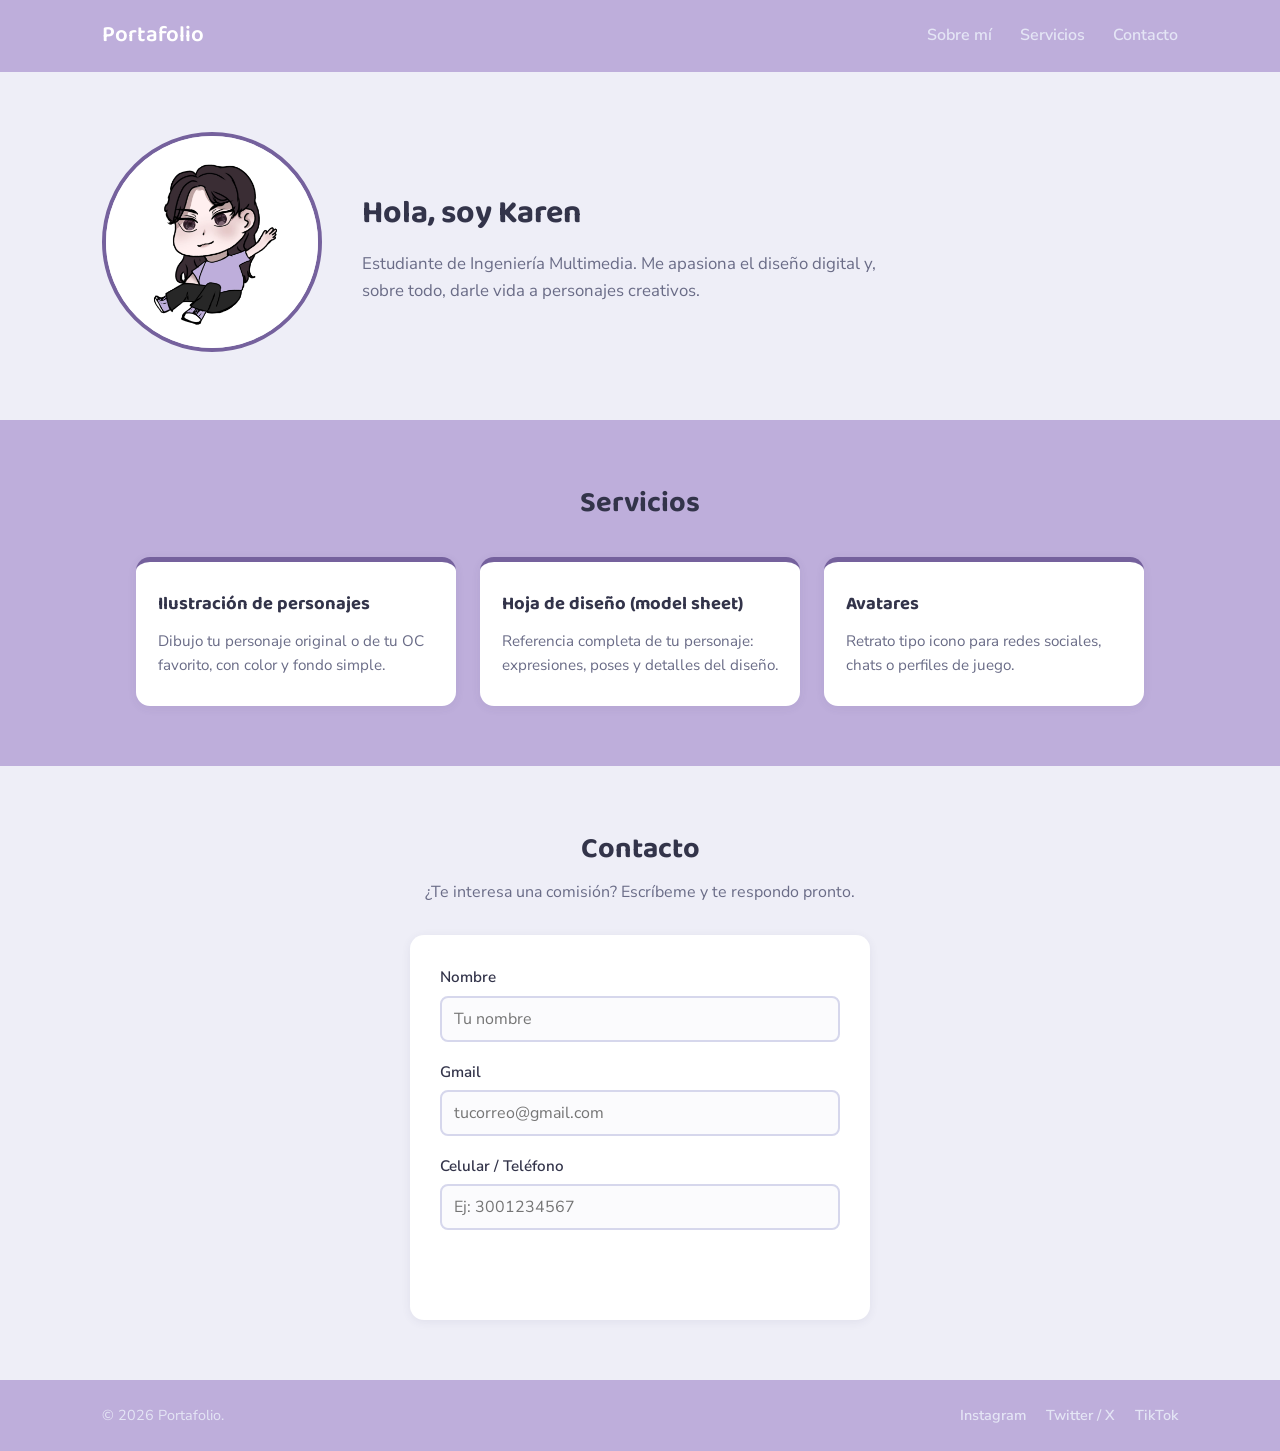
==== index.html @ 93c940e1 "portafolio" ====
<!DOCTYPE html>
<html lang="es">
<head>
  <meta charset="UTF-8">
  <meta name="viewport" content="width=device-width, initial-scale=1.0">
  <title>Mi Portafolio · Ilustración de Personajes</title>
  <link rel="preconnect" href="https://fonts.googleapis.com">
  <link href="https://fonts.googleapis.com/css2?family=Baloo+2:wght@500;600;700&family=Nunito+Sans:wght@400;600;700&display=swap" rel="stylesheet">
  <link rel="stylesheet" href="styles.css">
</head>
<body>

  <header class="site-header">
    <nav class="navbar">
      <p class="logo">Portafolio</p>
      <ul class="nav-links">
        <li><a href="#sobre-mi">Sobre mí</a></li>
        <li><a href="#servicios">Servicios</a></li>
        <li><a href="#contacto">Contacto</a></li>
      </ul>
    </nav>
  </header>

  <main>

    <section id="sobre-mi" class="sobre-mi">
      <div class="avatar-container">
        <img src="avatar.jpeg" alt="Foto o avatar de la ilustradora" class="avatar">
      </div>
      <div class="sobre-mi-texto">
        <h1>Hola, soy Karen</h1>
        <p>Estudiante de Ingeniería Multimedia. Me apasiona el diseño digital y, sobre todo, darle vida a personajes creativos.</p>
      </div>
    </section>

    <section id="servicios" class="servicios">
      <h2>Servicios</h2>
      <div class="tarjetas">

        <article class="tarjeta">
          <h3>Ilustración de personajes</h3>
          <p>Dibujo tu personaje original o de tu OC favorito, con color y fondo simple.</p>
        </article>

        <article class="tarjeta">
          <h3>Hoja de diseño (model sheet)</h3>
          <p>Referencia completa de tu personaje: expresiones, poses y detalles del diseño.</p>
        </article>

        <article class="tarjeta">
          <h3>Avatares</h3>
          <p>Retrato tipo icono para redes sociales, chats o perfiles de juego.</p>
        </article>

      </div>
    </section>

    <section id="contacto" class="contacto">
      <h2>Contacto</h2>
      <p class="contacto-intro">¿Te interesa una comisión? Escríbeme y te respondo pronto.</p>

      <form class="formulario-contacto" action="#" method="post">
        <div class="campo">
          <label for="nombre">Nombre</label>
          <input type="text" id="nombre" name="nombre" placeholder="Tu nombre" required>
        </div>

        <div class="campo">
          <label for="gmail">Gmail</label>
          <input type="email" id="gmail" name="gmail" placeholder="tucorreo@gmail.com" required>
        </div>

        <div class="campo">
          <label for="celular">Celular / Teléfono</label>
          <input type="tel" id="celular" name="celular" placeholder="Ej: 3001234567">
        </div>

        <button type="submit">Enviar mensaje</button>
      </form>
    </section>

  </main>

  <footer class="site-footer">
    <p>&copy; 2026 Portafolio. </p>
    <ul class="redes">
      <li><a href="#">Instagram</a></li>
      <li><a href="#">Twitter / X</a></li>
      <li><a href="#">TikTok</a></li>
    </ul>
  </footer>

</body>
</html>
---- styles.css ----
:root {
  --lavanda: #75619d;
  --morado: #3f2a5a;
  --fondo: #beaedb;
  --fondo-tarjeta: #FFFFFF;
  --texto: #33344A;
  --texto-suave: #6A6C87;
}

* {
  box-sizing: border-box;
  margin: 0;
  padding: 0;
}

body {
  font-family: 'Nunito Sans', sans-serif;
  background-color: var(--fondo);
  color: var(--texto);
  line-height: 1.6;
}

h1, h2, h3, .logo {
  font-family: 'Baloo 2', sans-serif;
}

a {
  color: inherit;
  text-decoration: none;
}

section {
  padding: 60px 8%;
}

/* =========================================
   Encabezado
========================================= */
.site-header {
  background-color: var(--indigo);
}

.navbar {
  display: flex;
  flex-wrap: wrap;
  justify-content: space-between;
  align-items: center;
  padding: 18px 8%;
}

.logo {
  color: #ffffff;
  font-size: 1.4rem;
  font-weight: 600;
}

.nav-links {
  display: flex;
  gap: 28px;
  list-style: none;
}

.nav-links a {
  color: #E4E5F5;
  font-weight: 600;
  transition: color 0.2s ease;
}

.nav-links a:hover,
.nav-links a:focus-visible {
  color: #ffffff;
}

/* =========================================
   Sobre mí
========================================= */
.sobre-mi {
  display: flex;
  flex-wrap: wrap;
  align-items: center;
  gap: 40px;
  background-color: #EEEEF7;
}

.avatar-container {
  flex: 0 0 auto;
}

.avatar {
  width: 220px;
  height: 220px;
  object-fit: cover;
  border-radius: 50%;
  border: 4px solid var(--lavanda);
}

.sobre-mi-texto {
  flex: 1 1 320px;
}

.sobre-mi-texto h1 {
  font-size: 2rem;
  color: var(--indigo);
  margin-bottom: 12px;
}

.sobre-mi-texto p {
  max-width: 55ch;
  color: var(--texto-suave);
  font-size: 1.05rem;
}

/* =========================================
   Servicios
========================================= */
.servicios h2 {
  color: var(--indigo);
  font-size: 1.8rem;
  margin-bottom: 30px;
  text-align: center;
}

.tarjetas {
  display: flex;
  flex-wrap: wrap;
  gap: 24px;
  justify-content: center;
}

.tarjeta {
  background-color: var(--fondo-tarjeta);
  border-top: 5px solid var(--lavanda);
  border-radius: 14px;
  padding: 28px 22px;
  flex: 1 1 240px;
  max-width: 320px;
  box-shadow: 0 2px 10px rgba(58, 62, 108, 0.08);
}

.tarjeta h3 {
  color: var(--indigo);
  font-size: 1.15rem;
  margin-bottom: 10px;
}

.tarjeta p {
  color: var(--texto-suave);
  font-size: 0.95rem;
}

/* =========================================
   Contacto
========================================= */
.contacto {
  background-color: #EEEEF7;
}

.contacto h2 {
  color: var(--indigo);
  font-size: 1.8rem;
  margin-bottom: 8px;
  text-align: center;
}

.contacto-intro {
  text-align: center;
  color: var(--texto-suave);
  margin-bottom: 30px;
}

.formulario-contacto {
  display: flex;
  flex-direction: column;
  gap: 18px;
  max-width: 460px;
  margin: 0 auto;
  background-color: var(--fondo-tarjeta);
  padding: 30px;
  border-radius: 14px;
  box-shadow: 0 2px 10px rgba(58, 62, 108, 0.08);
}

.campo {
  display: flex;
  flex-direction: column;
  gap: 6px;
}

.campo label {
  font-weight: 600;
  color: var(--indigo);
  font-size: 0.95rem;
}

.campo input {
  padding: 10px 12px;
  border: 2px solid #D6D7EC;
  border-radius: 8px;
  font-family: inherit;
  font-size: 1rem;
  color: var(--texto);
  background-color: #FBFBFD;
}

.campo input:focus-visible {
  outline: 3px solid var(--lavanda);
  outline-offset: 1px;
  border-color: var(--lavanda);
}

.formulario-contacto button {
  align-self: center;
  padding: 12px 32px;
  background-color: var(--indigo);
  color: #ffffff;
  border: none;
  border-radius: 8px;
  font-size: 1rem;
  font-weight: 600;
  cursor: pointer;
  transition: background-color 0.2s ease;
}

.formulario-contacto button:hover,
.formulario-contacto button:focus-visible {
  background-color: var(--lavanda);
}

/* =========================================
   Pie de página
========================================= */
.site-footer {
  background-color: var(--indigo);
  color: #E4E5F5;
  display: flex;
  flex-wrap: wrap;
  justify-content: space-between;
  align-items: center;
  gap: 12px;
  padding: 24px 8%;
  font-size: 0.9rem;
}

.redes {
  display: flex;
  gap: 20px;
  list-style: none;
}

.redes a {
  color: #E4E5F5;
  font-weight: 600;
}

.redes a:hover,
.redes a:focus-visible {
  color: #ffffff;
}

/* =========================================
   Responsivo (celulares)
========================================= */
@media (max-width: 600px) {
  section {
    padding: 40px 6%;
  }

  .navbar {
    flex-direction: column;
    gap: 14px;
    text-align: center;
  }

  .nav-links {
    gap: 18px;
  }

  .sobre-mi {
    flex-direction: column;
    text-align: center;
  }

  .sobre-mi-texto p {
    margin: 0 auto;
  }

  .site-footer {
    flex-direction: column;
    text-align: center;
  }
}
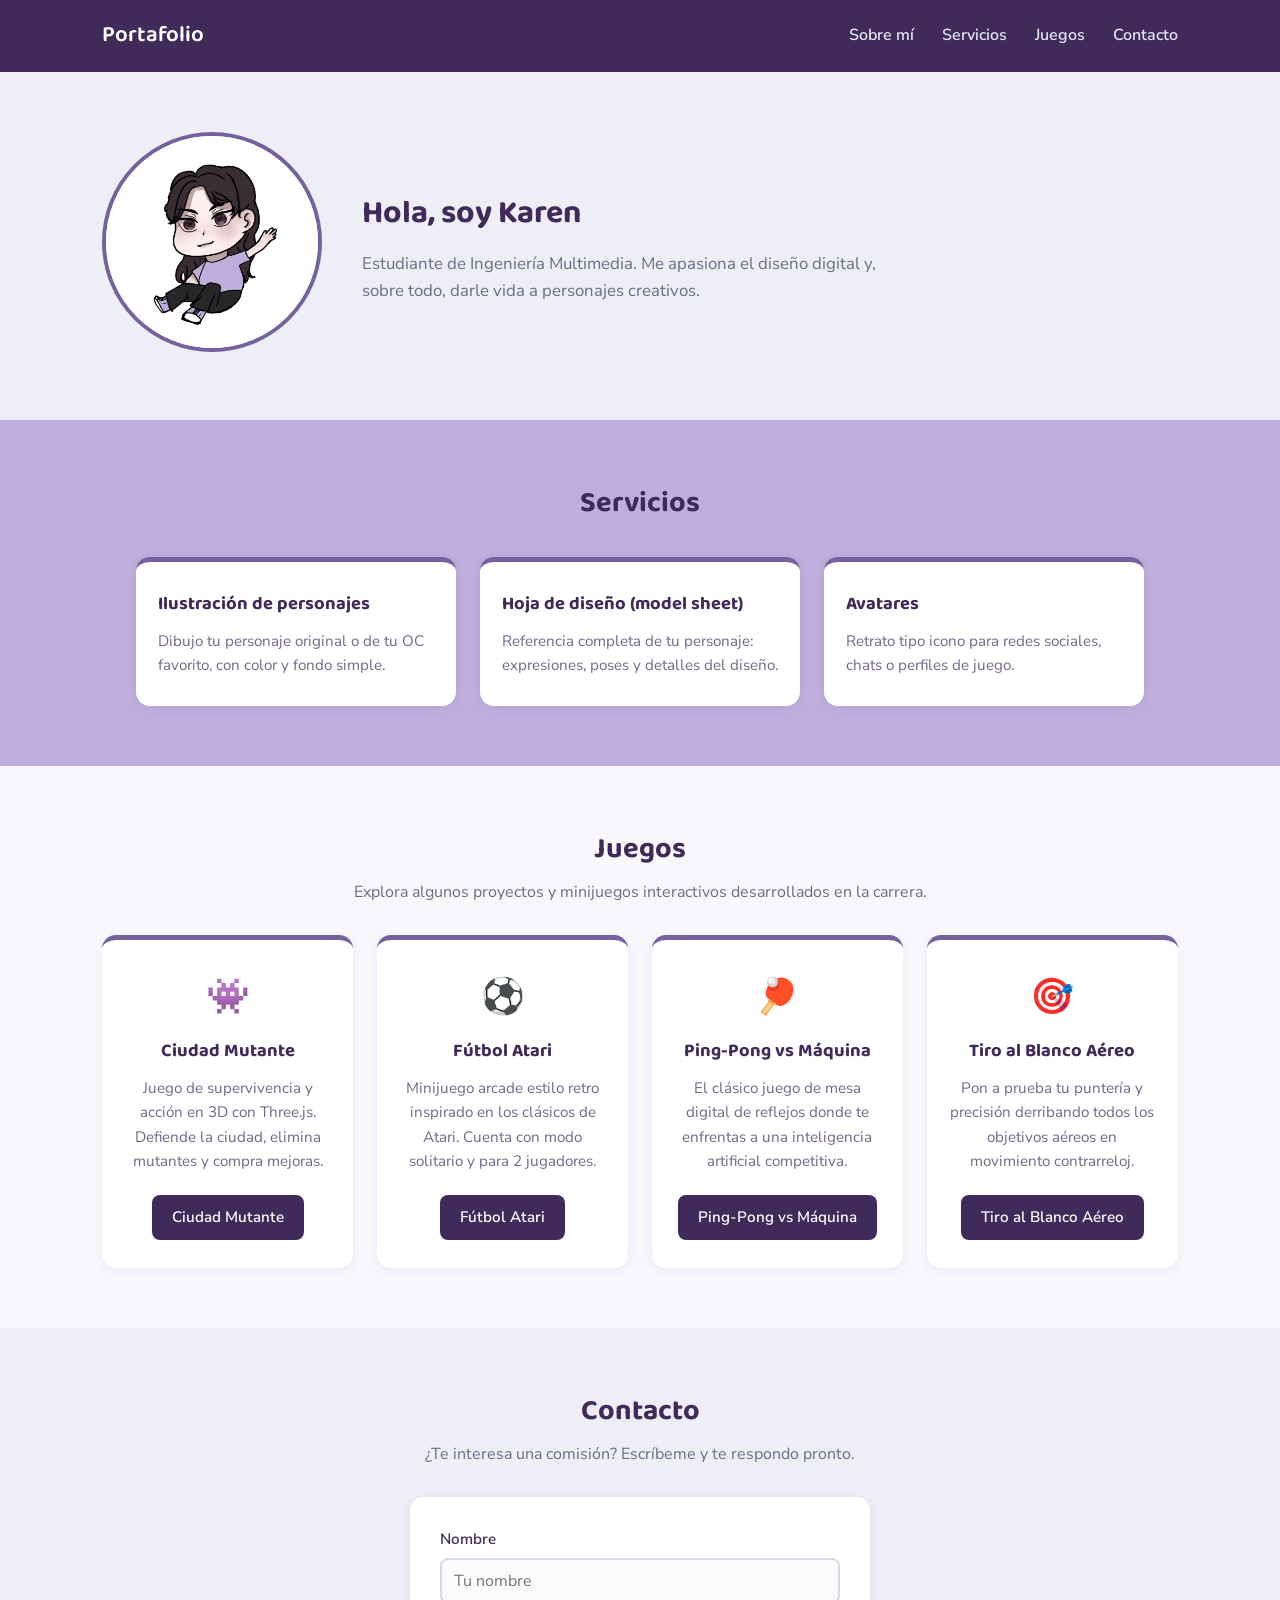
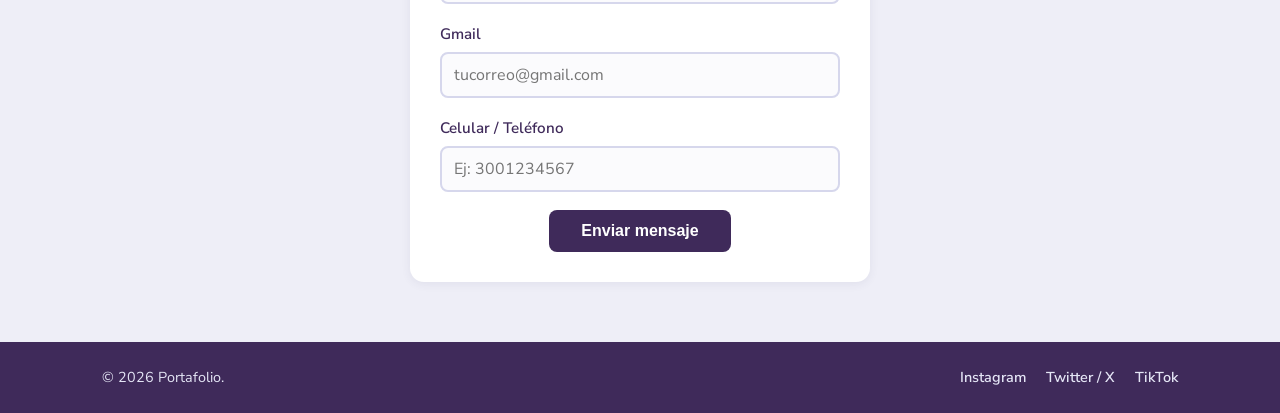
==== commit eac6af34: "portafolioFinal" ====
--- a/index.html
+++ b/index.html
@@ -16,6 +16,7 @@
       <ul class="nav-links">
         <li><a href="#sobre-mi">Sobre mí</a></li>
         <li><a href="#servicios">Servicios</a></li>
+        <li><a href="#juegos">Juegos</a></li>
         <li><a href="#contacto">Contacto</a></li>
       </ul>
     </nav>
@@ -50,6 +51,42 @@
         <article class="tarjeta">
           <h3>Avatares</h3>
           <p>Retrato tipo icono para redes sociales, chats o perfiles de juego.</p>
+        </article>
+
+      </div>
+    </section>
+
+    <section id="juegos" class="juegos">
+      <h2>Juegos</h2>
+      <p class="juegos-intro">Explora algunos proyectos y minijuegos interactivos desarrollados en la carrera.</p>
+      <div class="tarjetas tarjetas-juegos">
+
+        <article class="tarjeta tarjeta-juego">
+          <div class="juego-icono">👾</div>
+          <h3>Ciudad Mutante</h3>
+          <p>Juego de supervivencia y acción en 3D con Three.js. Defiende la ciudad, elimina mutantes y compra mejoras.</p>
+          <a href="Ciudad Mutante.html" class="btn-juego">Ciudad Mutante</a>
+        </article>
+
+        <article class="tarjeta tarjeta-juego">
+          <div class="juego-icono">⚽</div>
+          <h3>Fútbol Atari</h3>
+          <p>Minijuego arcade estilo retro inspirado en los clásicos de Atari. Cuenta con modo solitario y para 2 jugadores.</p>
+          <a href="Fútbol Atari.html" class="btn-juego">Fútbol Atari</a>
+        </article>
+
+        <article class="tarjeta tarjeta-juego">
+          <div class="juego-icono">🏓</div>
+          <h3>Ping-Pong vs Máquina</h3>
+          <p>El clásico juego de mesa digital de reflejos donde te enfrentas a una inteligencia artificial competitiva.</p>
+          <a href="Ping-pong contra la máquina.html" class="btn-juego">Ping-Pong vs Máquina</a>
+        </article>
+
+        <article class="tarjeta tarjeta-juego">
+          <div class="juego-icono">🎯</div>
+          <h3>Tiro al Blanco Aéreo</h3>
+          <p>Pon a prueba tu puntería y precisión derribando todos los objetivos aéreos en movimiento contrarreloj.</p>
+          <a href="Tiro al blanco aéreo (1).html" class="btn-juego">Tiro al Blanco Aéreo</a>
         </article>
 
       </div>
--- a/styles.css
+++ b/styles.css
@@ -1,6 +1,7 @@
 :root {
   --lavanda: #75619d;
   --morado: #3f2a5a;
+  --indigo: #3f2a5a;
   --fondo: #beaedb;
   --fondo-tarjeta: #FFFFFF;
   --texto: #33344A;
@@ -149,6 +150,83 @@
 }
 
 /* =========================================
+   Juegos
+========================================= */
+.juegos {
+  background-color: #F8F7FC;
+}
+
+.juegos h2 {
+  color: var(--indigo);
+  font-size: 1.8rem;
+  margin-bottom: 8px;
+  text-align: center;
+}
+
+.juegos-intro {
+  text-align: center;
+  color: var(--texto-suave);
+  margin-bottom: 30px;
+}
+
+.tarjetas-juegos {
+  display: flex;
+  flex-wrap: wrap;
+  gap: 24px;
+  justify-content: center;
+}
+
+.tarjeta-juego {
+  display: flex;
+  flex-direction: column;
+  align-items: center;
+  text-align: center;
+  transition: transform 0.25s ease, box-shadow 0.25s ease;
+}
+
+.tarjeta-juego:hover {
+  transform: translateY(-6px);
+  box-shadow: 0 8px 24px rgba(58, 62, 108, 0.14);
+}
+
+.juego-icono {
+  font-size: 2.2rem;
+  margin-bottom: 12px;
+}
+
+.tarjeta-juego h3 {
+  color: var(--indigo);
+  font-size: 1.15rem;
+  margin-bottom: 10px;
+}
+
+.tarjeta-juego p {
+  color: var(--texto-suave);
+  font-size: 0.95rem;
+  margin-bottom: 22px;
+  flex-grow: 1;
+}
+
+.btn-juego {
+  display: inline-block;
+  padding: 10px 20px;
+  background-color: var(--indigo);
+  color: #ffffff;
+  font-size: 0.95rem;
+  font-weight: 600;
+  border-radius: 8px;
+  text-decoration: none;
+  transition: background-color 0.2s ease, transform 0.2s ease;
+}
+
+.btn-juego:hover,
+.btn-juego:focus-visible {
+  background-color: var(--lavanda);
+  color: #ffffff;
+  transform: scale(1.03);
+}
+
+/* =========================================
    Contacto
 ========================================= */
 .contacto {
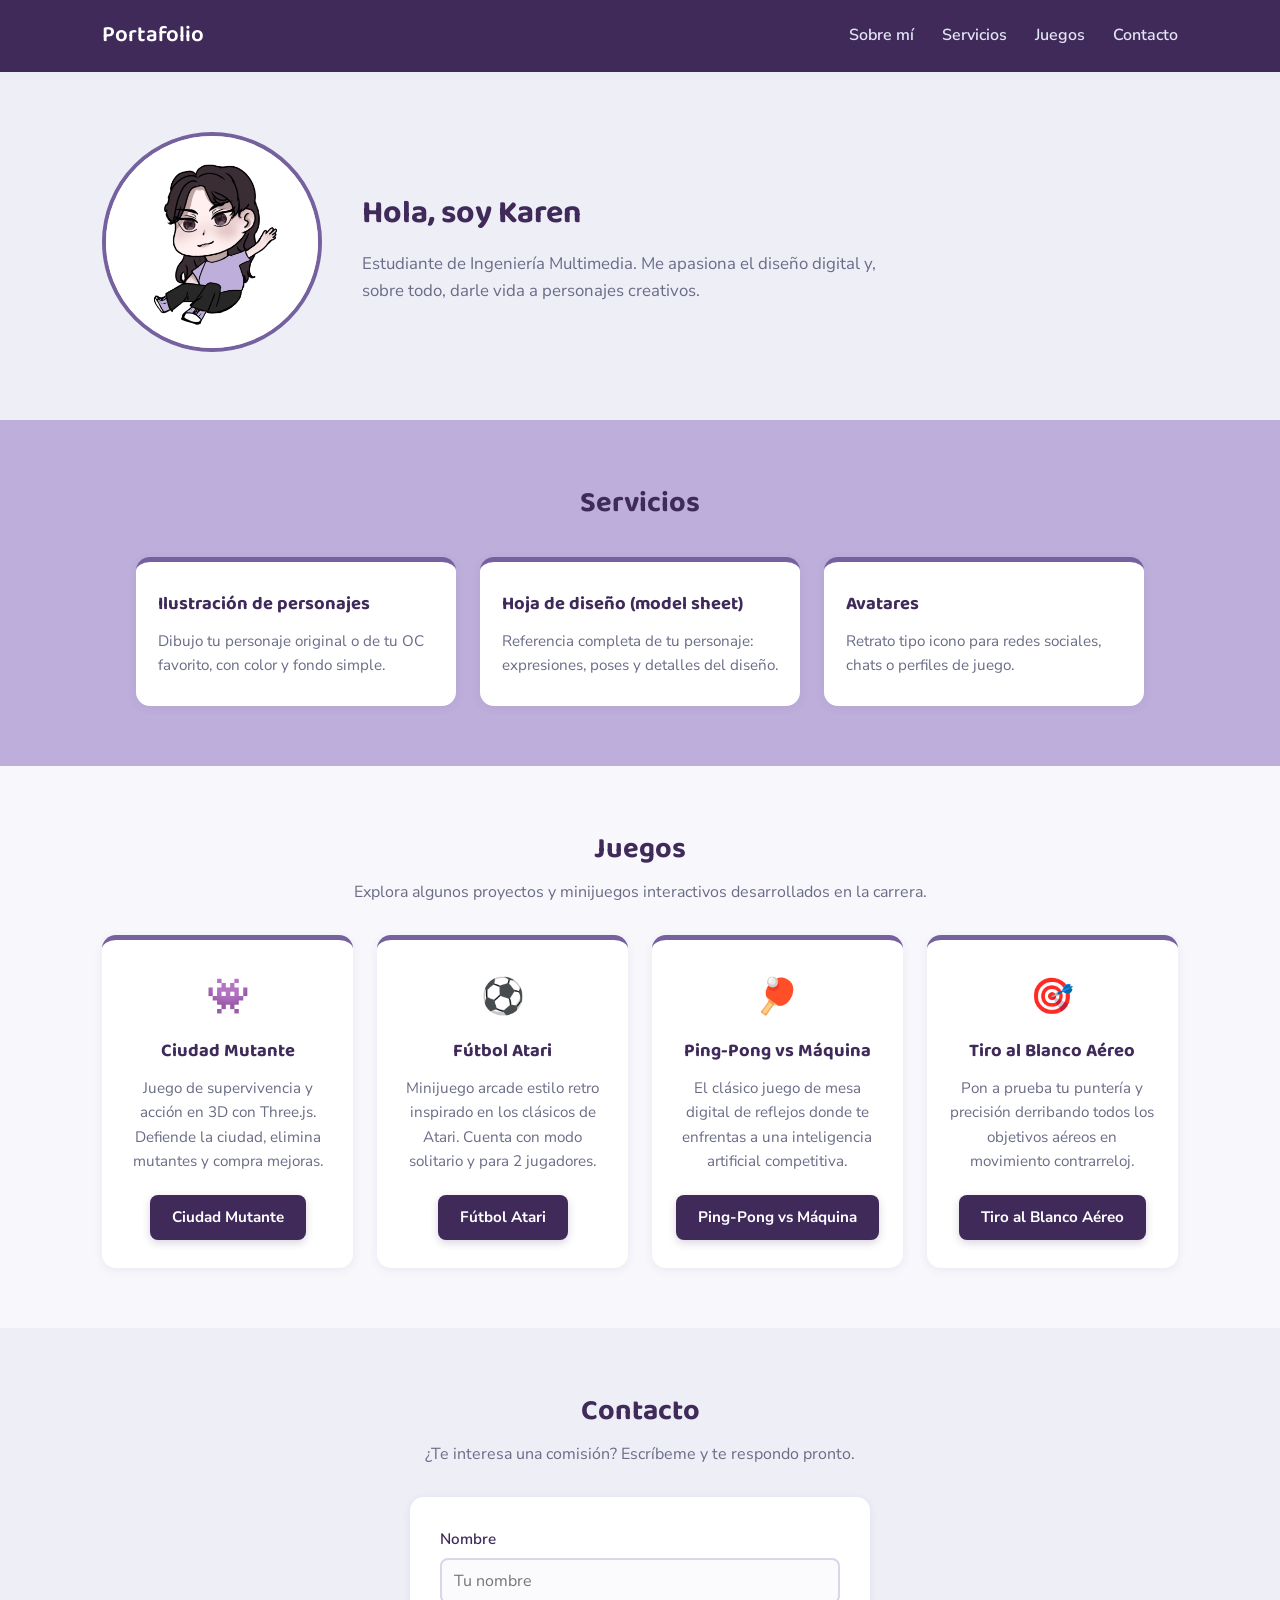
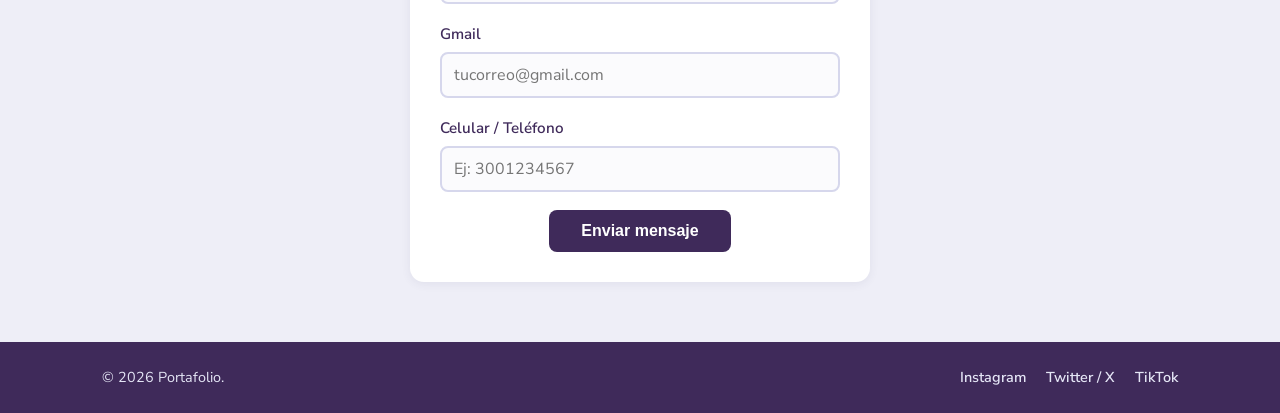
==== commit 8bc87990: "Update index.html" ====
--- a/index.html
+++ b/index.html
@@ -7,6 +7,75 @@
   <link rel="preconnect" href="https://fonts.googleapis.com">
   <link href="https://fonts.googleapis.com/css2?family=Baloo+2:wght@500;600;700&family=Nunito+Sans:wght@400;600;700&display=swap" rel="stylesheet">
   <link rel="stylesheet" href="styles.css">
+  <style>
+    /* Estilos dedicados para la sección de Juegos */
+    .juegos {
+      background-color: #F8F7FC;
+    }
+    .juegos h2 {
+      color: #3f2a5a;
+      font-size: 1.8rem;
+      margin-bottom: 8px;
+      text-align: center;
+    }
+    .juegos-intro {
+      text-align: center;
+      color: #6A6C87;
+      margin-bottom: 30px;
+    }
+    .tarjetas-juegos {
+      display: flex;
+      flex-wrap: wrap;
+      gap: 24px;
+      justify-content: center;
+    }
+    .tarjeta-juego {
+      display: flex;
+      flex-direction: column;
+      align-items: center;
+      text-align: center;
+      transition: transform 0.25s ease, box-shadow 0.25s ease;
+    }
+    .tarjeta-juego:hover {
+      transform: translateY(-6px);
+      box-shadow: 0 8px 24px rgba(58, 62, 108, 0.16);
+    }
+    .juego-icono {
+      font-size: 2.2rem;
+      margin-bottom: 12px;
+      display: block;
+    }
+    .tarjeta-juego h3 {
+      color: #3f2a5a;
+      font-size: 1.15rem;
+      margin-bottom: 10px;
+    }
+    .tarjeta-juego p {
+      color: #6A6C87;
+      font-size: 0.95rem;
+      margin-bottom: 22px;
+      flex-grow: 1;
+    }
+    .btn-juego {
+      display: inline-block;
+      padding: 10px 22px;
+      background-color: #3f2a5a !important;
+      color: #ffffff !important;
+      font-size: 0.95rem;
+      font-weight: 700;
+      border-radius: 8px;
+      text-decoration: none !important;
+      box-shadow: 0 3px 8px rgba(63, 42, 90, 0.2);
+      transition: background-color 0.2s ease, transform 0.2s ease;
+      cursor: pointer;
+    }
+    .btn-juego:hover,
+    .btn-juego:focus-visible {
+      background-color: #75619d !important;
+      color: #ffffff !important;
+      transform: scale(1.04);
+    }
+  </style>
 </head>
 <body>
 
@@ -65,28 +134,28 @@
           <div class="juego-icono">👾</div>
           <h3>Ciudad Mutante</h3>
           <p>Juego de supervivencia y acción en 3D con Three.js. Defiende la ciudad, elimina mutantes y compra mejoras.</p>
-          <a href="Ciudad Mutante.html" class="btn-juego">Ciudad Mutante</a>
+          <a href="Ciudad Mutante.html" class="btn-juego" style="display: inline-block; padding: 10px 22px; background-color: #3f2a5a; color: #ffffff; font-weight: 700; border-radius: 8px; text-decoration: none;">Ciudad Mutante</a>
         </article>
 
         <article class="tarjeta tarjeta-juego">
           <div class="juego-icono">⚽</div>
           <h3>Fútbol Atari</h3>
           <p>Minijuego arcade estilo retro inspirado en los clásicos de Atari. Cuenta con modo solitario y para 2 jugadores.</p>
-          <a href="Fútbol Atari.html" class="btn-juego">Fútbol Atari</a>
+          <a href="Fútbol Atari.html" class="btn-juego" style="display: inline-block; padding: 10px 22px; background-color: #3f2a5a; color: #ffffff; font-weight: 700; border-radius: 8px; text-decoration: none;">Fútbol Atari</a>
         </article>
 
         <article class="tarjeta tarjeta-juego">
           <div class="juego-icono">🏓</div>
           <h3>Ping-Pong vs Máquina</h3>
           <p>El clásico juego de mesa digital de reflejos donde te enfrentas a una inteligencia artificial competitiva.</p>
-          <a href="Ping-pong contra la máquina.html" class="btn-juego">Ping-Pong vs Máquina</a>
+          <a href="Ping-pong contra la máquina.html" class="btn-juego" style="display: inline-block; padding: 10px 22px; background-color: #3f2a5a; color: #ffffff; font-weight: 700; border-radius: 8px; text-decoration: none;">Ping-Pong vs Máquina</a>
         </article>
 
         <article class="tarjeta tarjeta-juego">
           <div class="juego-icono">🎯</div>
           <h3>Tiro al Blanco Aéreo</h3>
           <p>Pon a prueba tu puntería y precisión derribando todos los objetivos aéreos en movimiento contrarreloj.</p>
-          <a href="Tiro al blanco aéreo (1).html" class="btn-juego">Tiro al Blanco Aéreo</a>
+          <a href="Tiro al blanco aéreo (1).html" class="btn-juego" style="display: inline-block; padding: 10px 22px; background-color: #3f2a5a; color: #ffffff; font-weight: 700; border-radius: 8px; text-decoration: none;">Tiro al Blanco Aéreo</a>
         </article>
 
       </div>
